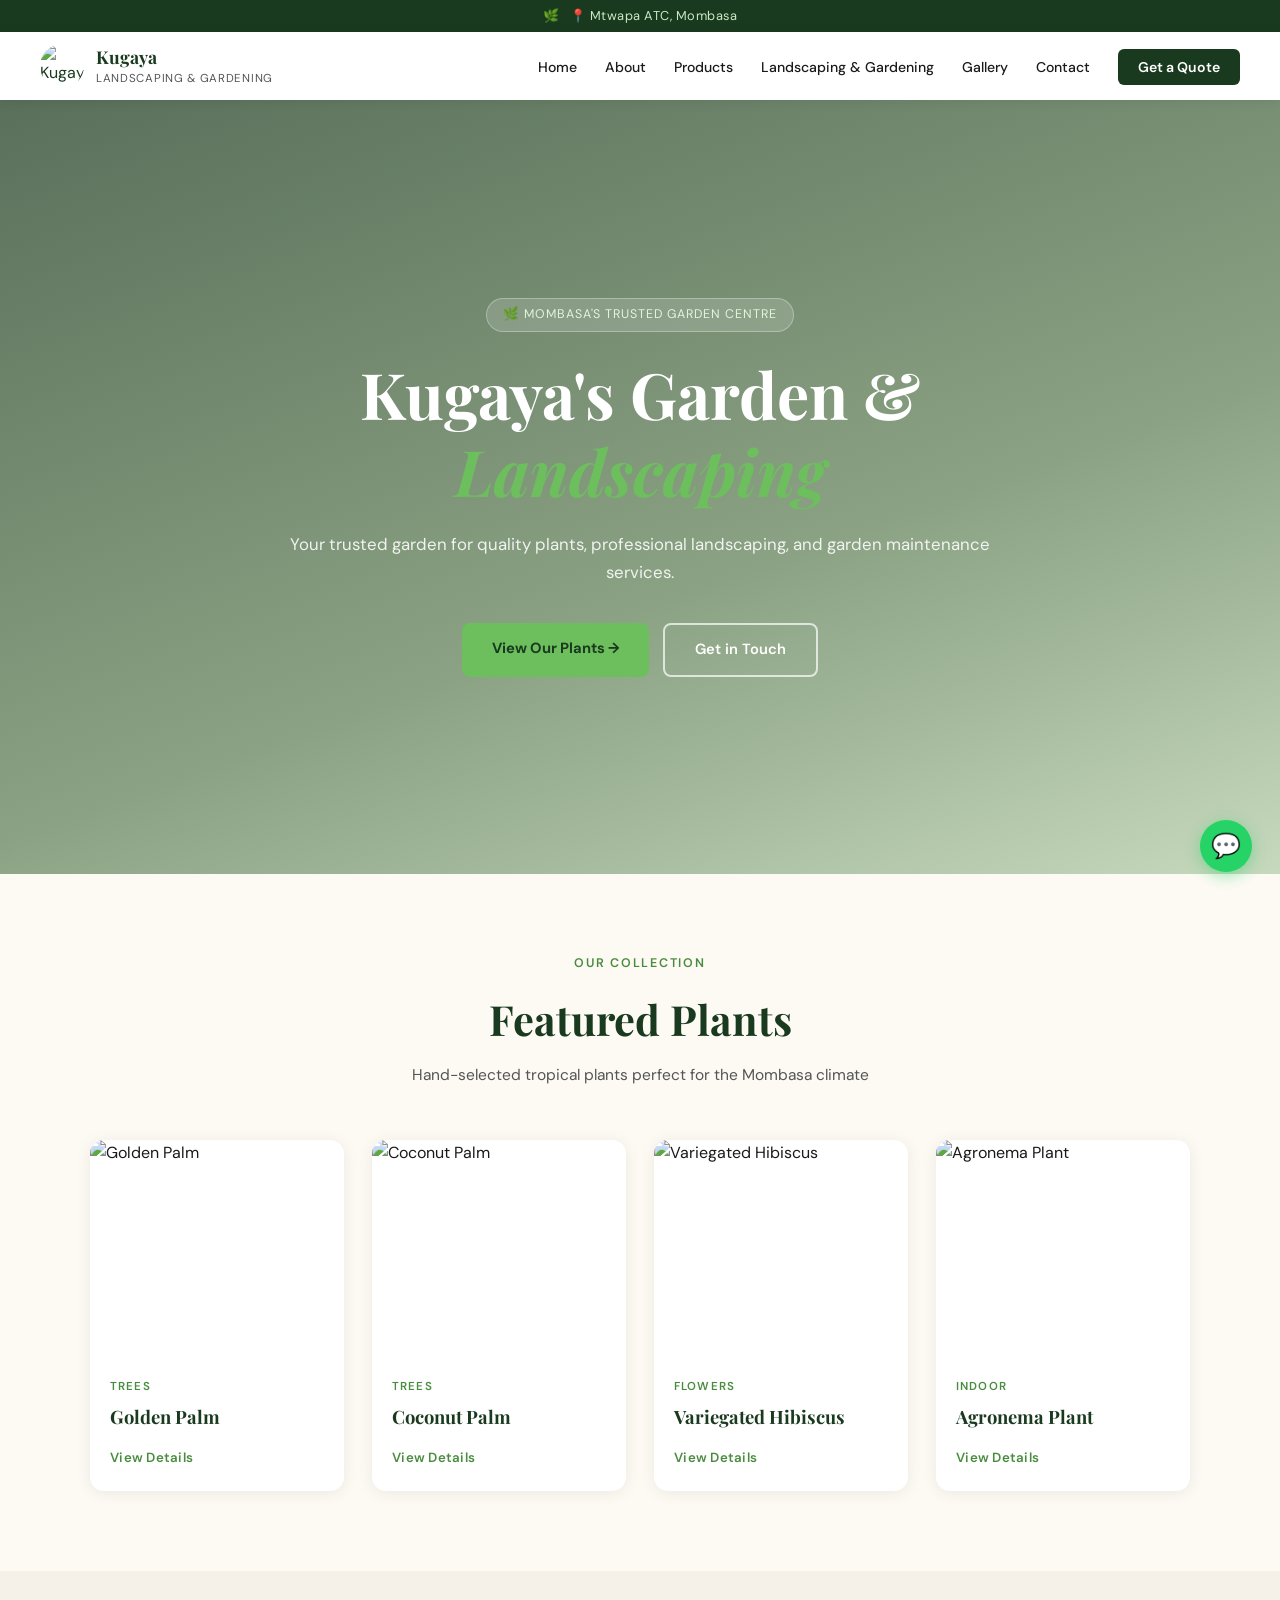
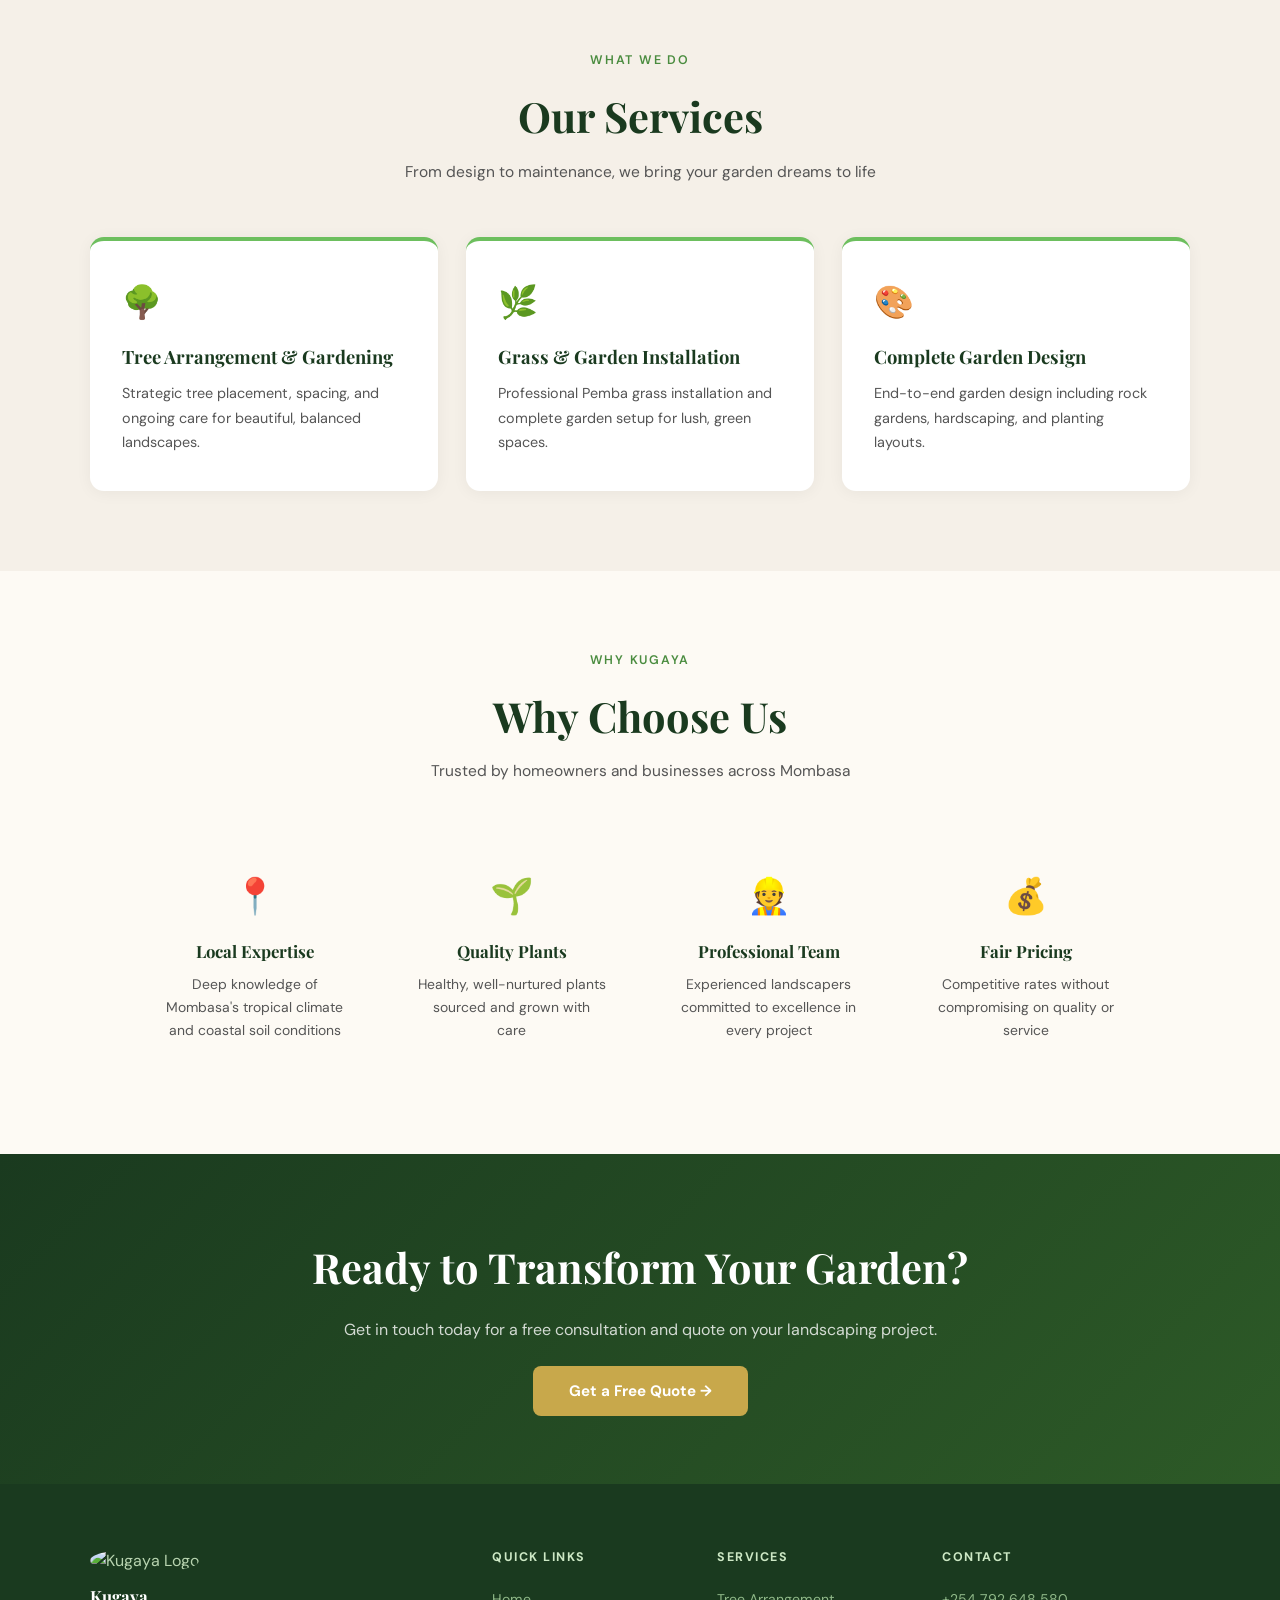
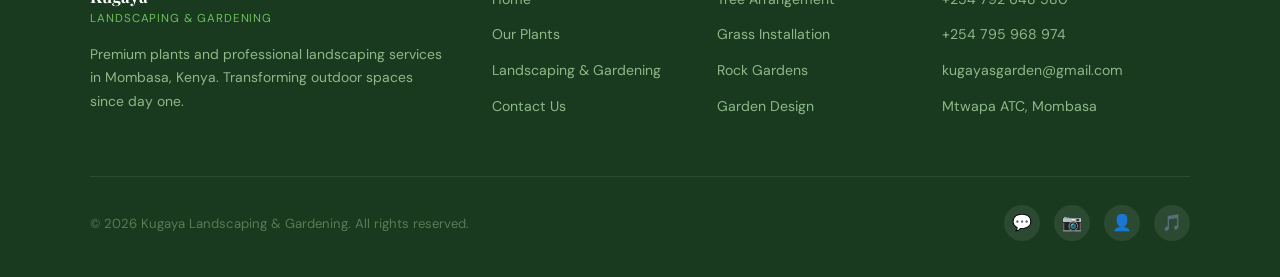
==== index.html @ 86335a99 "Add files via upload" ====
<!DOCTYPE html>
<html lang="en">
<head>
  <meta charset="UTF-8" />
  <meta name="viewport" content="width=device-width, initial-scale=1.0"/>
  <title>Kugaya Landscaping & Gardening — Mombasa, Kenya</title>
  <link href="https://fonts.googleapis.com/css2?family=Playfair+Display:ital,wght@0,400;0,600;1,400&family=DM+Sans:wght@300;400;500;600&display=swap" rel="stylesheet"/>
  <style>
    *, *::before, *::after { box-sizing: border-box; margin: 0; padding: 0; }

    :root {
      --green-dark:   #1a3a1f;
      --green-mid:    #2d5a27;
      --green-light:  #4a8c3f;
      --green-accent: #6dbf5e;
      --cream:        #f5f0e8;
      --warm-white:   #fdfaf4;
      --text-dark:    #1a1a1a;
      --text-muted:   #555;
      --gold:         #c8a84b;
    }

    html { scroll-behavior: smooth; }

    body {
      font-family: 'DM Sans', sans-serif;
      background: var(--warm-white);
      color: var(--text-dark);
      line-height: 1.6;
    }

    /* ─── TOP BAR ─── */
    .topbar {
      background: var(--green-dark);
      color: #cde8c5;
      font-size: 0.8rem;
      text-align: center;
      padding: 6px 20px;
      letter-spacing: 0.04em;
    }

    /* ─── NAV ─── */
    nav {
      position: sticky;
      top: 0;
      z-index: 100;
      background: #fff;
      box-shadow: 0 1px 12px rgba(0,0,0,0.08);
      display: flex;
      align-items: center;
      justify-content: space-between;
      padding: 0 40px;
      height: 68px;
    }

    .nav-logo {
      display: flex;
      align-items: center;
      gap: 12px;
      text-decoration: none;
      color: var(--green-dark);
    }

    .nav-logo img {
      width: 44px;
      height: 44px;
      border-radius: 50%;
      object-fit: cover;
    }

    .nav-logo-text {
      line-height: 1.2;
    }

    .nav-logo-text strong {
      display: block;
      font-family: 'Playfair Display', serif;
      font-size: 1.1rem;
      color: var(--green-dark);
    }

    .nav-logo-text span {
      font-size: 0.72rem;
      color: var(--text-muted);
      letter-spacing: 0.06em;
      text-transform: uppercase;
    }

    .nav-links {
      display: flex;
      align-items: center;
      gap: 28px;
      list-style: none;
    }

    .nav-links a {
      text-decoration: none;
      color: var(--text-dark);
      font-size: 0.88rem;
      font-weight: 500;
      transition: color 0.2s;
    }

    .nav-links a:hover { color: var(--green-light); }

    .nav-cta {
      background: var(--green-dark);
      color: #fff !important;
      padding: 9px 20px;
      border-radius: 6px;
      font-weight: 600 !important;
      transition: background 0.2s !important;
    }

    .nav-cta:hover { background: var(--green-mid) !important; color: #fff !important; }

    /* hamburger (mobile) */
    .hamburger { display: none; flex-direction: column; gap: 5px; cursor: pointer; border: none; background: none; }
    .hamburger span { display: block; width: 24px; height: 2px; background: var(--green-dark); border-radius: 2px; }

    /* ─── HERO ─── */
    .hero {
      min-height: 86vh;
      background:
        linear-gradient(160deg, rgba(26,58,31,0.72) 0%, rgba(45,90,39,0.55) 60%, rgba(74,140,63,0.3) 100%),
        url('https://jellebouvy-svg.github.io/kugaya_garden_website/images/products/Coconut_palm.jpeg') center/cover no-repeat;
      display: flex;
      align-items: center;
      justify-content: center;
      text-align: center;
      padding: 60px 20px;
      position: relative;
    }

    .hero-inner { max-width: 720px; animation: fadeUp 0.9s ease both; }

    .hero-badge {
      display: inline-block;
      background: rgba(255,255,255,0.15);
      border: 1px solid rgba(255,255,255,0.3);
      color: #e0f5da;
      font-size: 0.78rem;
      letter-spacing: 0.08em;
      text-transform: uppercase;
      padding: 6px 16px;
      border-radius: 100px;
      margin-bottom: 24px;
      backdrop-filter: blur(4px);
    }

    .hero h1 {
      font-family: 'Playfair Display', serif;
      font-size: clamp(2.4rem, 6vw, 4rem);
      color: #fff;
      line-height: 1.2;
      margin-bottom: 20px;
    }

    .hero h1 em { color: var(--green-accent); font-style: italic; }

    .hero p {
      font-size: 1.05rem;
      color: rgba(255,255,255,0.88);
      margin-bottom: 36px;
      line-height: 1.7;
    }

    .hero-btns { display: flex; gap: 14px; justify-content: center; flex-wrap: wrap; }

    .btn-primary {
      background: var(--green-accent);
      color: var(--green-dark);
      padding: 14px 30px;
      border-radius: 8px;
      text-decoration: none;
      font-weight: 700;
      font-size: 0.92rem;
      transition: transform 0.2s, background 0.2s;
    }

    .btn-primary:hover { background: #7dd66d; transform: translateY(-2px); }

    .btn-outline {
      border: 2px solid rgba(255,255,255,0.7);
      color: #fff;
      padding: 13px 30px;
      border-radius: 8px;
      text-decoration: none;
      font-weight: 600;
      font-size: 0.92rem;
      transition: background 0.2s, transform 0.2s;
    }

    .btn-outline:hover { background: rgba(255,255,255,0.12); transform: translateY(-2px); }

    /* ─── SECTIONS ─── */
    section { padding: 80px 20px; }

    .section-label {
      text-align: center;
      font-size: 0.78rem;
      font-weight: 600;
      letter-spacing: 0.14em;
      text-transform: uppercase;
      color: var(--green-light);
      margin-bottom: 12px;
    }

    .section-title {
      font-family: 'Playfair Display', serif;
      font-size: clamp(1.8rem, 4vw, 2.6rem);
      color: var(--green-dark);
      text-align: center;
      margin-bottom: 10px;
    }

    .section-sub {
      text-align: center;
      color: var(--text-muted);
      font-size: 0.97rem;
      margin-bottom: 52px;
    }

    /* ─── PLANTS GRID ─── */
    .plants-grid {
      display: grid;
      grid-template-columns: repeat(auto-fill, minmax(230px, 1fr));
      gap: 28px;
      max-width: 1100px;
      margin: 0 auto;
    }

    .plant-card {
      background: #fff;
      border-radius: 14px;
      overflow: hidden;
      box-shadow: 0 2px 16px rgba(0,0,0,0.07);
      transition: transform 0.25s, box-shadow 0.25s;
    }

    .plant-card:hover { transform: translateY(-6px); box-shadow: 0 10px 32px rgba(0,0,0,0.12); }

    .plant-card img {
      width: 100%;
      height: 220px;
      object-fit: cover;
      display: block;
    }

    .plant-card-body { padding: 18px 20px 22px; }

    .plant-tag {
      font-size: 0.72rem;
      font-weight: 600;
      letter-spacing: 0.1em;
      text-transform: uppercase;
      color: var(--green-light);
      margin-bottom: 6px;
    }

    .plant-card-body h3 {
      font-family: 'Playfair Display', serif;
      font-size: 1.15rem;
      color: var(--green-dark);
      margin-bottom: 12px;
    }

    .plant-link {
      font-size: 0.83rem;
      font-weight: 600;
      color: var(--green-light);
      text-decoration: none;
      letter-spacing: 0.02em;
    }

    .plant-link:hover { text-decoration: underline; }

    /* ─── SERVICES ─── */
    .services-section { background: var(--cream); }

    .services-grid {
      display: grid;
      grid-template-columns: repeat(auto-fill, minmax(280px, 1fr));
      gap: 28px;
      max-width: 1100px;
      margin: 0 auto;
    }

    .service-card {
      background: #fff;
      border-radius: 14px;
      padding: 36px 32px;
      box-shadow: 0 2px 16px rgba(0,0,0,0.05);
      border-top: 4px solid var(--green-accent);
      transition: transform 0.2s;
    }

    .service-card:hover { transform: translateY(-4px); }

    .service-icon { font-size: 2rem; margin-bottom: 14px; }

    .service-card h3 {
      font-family: 'Playfair Display', serif;
      font-size: 1.15rem;
      color: var(--green-dark);
      margin-bottom: 10px;
    }

    .service-card p { color: var(--text-muted); font-size: 0.9rem; line-height: 1.7; }

    /* ─── WHY US ─── */
    .why-grid {
      display: grid;
      grid-template-columns: repeat(auto-fill, minmax(220px, 1fr));
      gap: 28px;
      max-width: 1000px;
      margin: 0 auto;
    }

    .why-card {
      text-align: center;
      padding: 32px 20px;
    }

    .why-icon { font-size: 2.2rem; margin-bottom: 14px; }

    .why-card h3 {
      font-family: 'Playfair Display', serif;
      font-size: 1.05rem;
      color: var(--green-dark);
      margin-bottom: 8px;
    }

    .why-card p { color: var(--text-muted); font-size: 0.87rem; line-height: 1.65; }

    /* ─── CTA BANNER ─── */
    .cta-banner {
      background: linear-gradient(135deg, var(--green-dark) 0%, var(--green-mid) 100%);
      text-align: center;
      padding: 80px 20px;
    }

    .cta-banner h2 {
      font-family: 'Playfair Display', serif;
      font-size: clamp(1.8rem, 4vw, 2.6rem);
      color: #fff;
      margin-bottom: 16px;
    }

    .cta-banner p { color: rgba(255,255,255,0.8); font-size: 1rem; margin-bottom: 36px; }

    .btn-gold {
      background: var(--gold);
      color: #fff;
      padding: 15px 36px;
      border-radius: 8px;
      text-decoration: none;
      font-weight: 700;
      font-size: 0.95rem;
      transition: background 0.2s, transform 0.2s;
    }

    .btn-gold:hover { background: #d4b060; transform: translateY(-2px); }

    /* ─── FOOTER ─── */
    footer {
      background: var(--green-dark);
      color: #b8d4b0;
      padding: 64px 40px 36px;
    }

    .footer-grid {
      display: grid;
      grid-template-columns: 2fr 1fr 1fr 1.4fr;
      gap: 48px;
      max-width: 1100px;
      margin: 0 auto 48px;
    }

    .footer-brand img {
      width: 48px;
      height: 48px;
      border-radius: 50%;
      object-fit: cover;
      margin-bottom: 10px;
    }

    .footer-brand strong {
      display: block;
      font-family: 'Playfair Display', serif;
      font-size: 1.05rem;
      color: #fff;
    }

    .footer-brand .sub {
      font-size: 0.72rem;
      letter-spacing: 0.08em;
      text-transform: uppercase;
      color: var(--green-accent);
      margin-bottom: 14px;
    }

    .footer-brand p { font-size: 0.87rem; line-height: 1.7; color: #8fb888; }

    footer h4 {
      font-size: 0.78rem;
      font-weight: 700;
      letter-spacing: 0.12em;
      text-transform: uppercase;
      color: #cde8c5;
      margin-bottom: 18px;
    }

    .footer-links { list-style: none; }

    .footer-links li { margin-bottom: 10px; }

    .footer-links a {
      text-decoration: none;
      color: #8fb888;
      font-size: 0.88rem;
      transition: color 0.2s;
    }

    .footer-links a:hover { color: var(--green-accent); }

    .footer-contact li {
      list-style: none;
      margin-bottom: 10px;
    }

    .footer-contact a {
      color: #8fb888;
      text-decoration: none;
      font-size: 0.88rem;
      transition: color 0.2s;
    }

    .footer-contact a:hover { color: var(--green-accent); }

    .footer-bottom {
      border-top: 1px solid rgba(255,255,255,0.08);
      padding-top: 28px;
      display: flex;
      justify-content: space-between;
      align-items: center;
      max-width: 1100px;
      margin: 0 auto;
      flex-wrap: wrap;
      gap: 16px;
    }

    .footer-bottom p { font-size: 0.82rem; color: #5a7a54; }

    .social-links { display: flex; gap: 14px; }

    .social-links a {
      display: inline-flex;
      width: 36px;
      height: 36px;
      border-radius: 50%;
      background: rgba(255,255,255,0.08);
      align-items: center;
      justify-content: center;
      font-size: 1rem;
      text-decoration: none;
      transition: background 0.2s;
    }

    .social-links a:hover { background: rgba(255,255,255,0.16); }

    /* ─── FLOATING WA ─── */
    .wa-float {
      position: fixed;
      bottom: 28px;
      right: 28px;
      background: #25D366;
      color: #fff;
      width: 52px;
      height: 52px;
      border-radius: 50%;
      display: flex;
      align-items: center;
      justify-content: center;
      font-size: 1.5rem;
      text-decoration: none;
      box-shadow: 0 4px 16px rgba(37,211,102,0.45);
      z-index: 200;
      transition: transform 0.2s;
    }

    .wa-float:hover { transform: scale(1.1); }

    /* ─── ANIMATIONS ─── */
    @keyframes fadeUp {
      from { opacity: 0; transform: translateY(30px); }
      to   { opacity: 1; transform: translateY(0); }
    }

    /* ─── MOBILE ─── */
    @media (max-width: 768px) {
      nav { padding: 0 20px; }
      .nav-links { display: none; flex-direction: column; position: absolute; top: 68px; left: 0; right: 0; background: #fff; padding: 20px 30px 24px; box-shadow: 0 8px 20px rgba(0,0,0,0.1); gap: 16px; }
      .nav-links.open { display: flex; }
      .hamburger { display: flex; }
      .footer-grid { grid-template-columns: 1fr 1fr; }
    }

    @media (max-width: 520px) {
      .footer-grid { grid-template-columns: 1fr; }
    }
  </style>
</head>
<body>

  <!-- Top bar -->
  <div class="topbar">🌿 &nbsp; 📍 Mtwapa ATC, Mombasa</div>

  <!-- Navigation -->
  <nav>
    <a href="#" class="nav-logo">
      <img src="https://jellebouvy-svg.github.io/kugaya_garden_website/kugaya_logo.jpg" alt="Kugaya Garden Logo"/>
      <div class="nav-logo-text">
        <strong>Kugaya</strong>
        <span>Landscaping & Gardening</span>
      </div>
    </a>

    <ul class="nav-links" id="navLinks">
      <li><a href="#">Home</a></li>
      <li><a href="#">About</a></li>
      <li><a href="#">Products</a></li>
      <li><a href="#">Landscaping & Gardening</a></li>
      <li><a href="#">Gallery</a></li>
      <li><a href="#">Contact</a></li>
      <li><a href="#cta" class="nav-cta">Get a Quote</a></li>
    </ul>

    <button class="hamburger" onclick="document.getElementById('navLinks').classList.toggle('open')" aria-label="Menu">
      <span></span><span></span><span></span>
    </button>
  </nav>

  <!-- Hero -->
  <section class="hero" id="main">
    <div class="hero-inner">
      <div class="hero-badge">🌿 Mombasa's Trusted Garden Centre</div>
      <h1>Kugaya's Garden &amp; <em>Landscaping</em></h1>
      <p>Your trusted garden for quality plants, professional landscaping, and garden maintenance services.</p>
      <div class="hero-btns">
        <a href="#" class="btn-primary">View Our Plants →</a>
        <a href="#cta" class="btn-outline">Get in Touch</a>
      </div>
    </div>
  </section>

  <!-- Featured Plants -->
  <section id="plants">
    <p class="section-label">Our Collection</p>
    <h2 class="section-title">Featured Plants</h2>
    <p class="section-sub">Hand-selected tropical plants perfect for the Mombasa climate</p>

    <div class="plants-grid">

      <div class="plant-card">
        <img src="https://jellebouvy-svg.github.io/kugaya_garden_website/images/products/Golden_palm.jpeg" alt="Golden Palm"/>
        <div class="plant-card-body">
          <div class="plant-tag">Trees</div>
          <h3>Golden Palm</h3>
          <a href="#" class="plant-link">View Details</a>
        </div>
      </div>

      <div class="plant-card">
        <img src="https://jellebouvy-svg.github.io/kugaya_garden_website/images/products/Coconut_palm.jpeg" alt="Coconut Palm"/>
        <div class="plant-card-body">
          <div class="plant-tag">Trees</div>
          <h3>Coconut Palm</h3>
          <a href="#" class="plant-link">View Details</a>
        </div>
      </div>

      <div class="plant-card">
        <img src="https://jellebouvy-svg.github.io/kugaya_garden_website/images/products/Hibiscus_virgeted.jpeg" alt="Variegated Hibiscus"/>
        <div class="plant-card-body">
          <div class="plant-tag">Flowers</div>
          <h3>Variegated Hibiscus</h3>
          <a href="#" class="plant-link">View Details</a>
        </div>
      </div>

      <div class="plant-card">
        <img src="https://jellebouvy-svg.github.io/kugaya_garden_website/images/products/Agronema_plant.jpeg" alt="Agronema Plant"/>
        <div class="plant-card-body">
          <div class="plant-tag">Indoor</div>
          <h3>Agronema Plant</h3>
          <a href="#" class="plant-link">View Details</a>
        </div>
      </div>

    </div>
  </section>

  <!-- Services -->
  <section class="services-section" id="services">
    <p class="section-label">What We Do</p>
    <h2 class="section-title">Our Services</h2>
    <p class="section-sub">From design to maintenance, we bring your garden dreams to life</p>

    <div class="services-grid">
      <div class="service-card">
        <div class="service-icon">🌳</div>
        <h3>Tree Arrangement & Gardening</h3>
        <p>Strategic tree placement, spacing, and ongoing care for beautiful, balanced landscapes.</p>
      </div>
      <div class="service-card">
        <div class="service-icon">🌿</div>
        <h3>Grass & Garden Installation</h3>
        <p>Professional Pemba grass installation and complete garden setup for lush, green spaces.</p>
      </div>
      <div class="service-card">
        <div class="service-icon">🎨</div>
        <h3>Complete Garden Design</h3>
        <p>End-to-end garden design including rock gardens, hardscaping, and planting layouts.</p>
      </div>
    </div>
  </section>

  <!-- Why Us -->
  <section id="why">
    <p class="section-label">Why Kugaya</p>
    <h2 class="section-title">Why Choose Us</h2>
    <p class="section-sub">Trusted by homeowners and businesses across Mombasa</p>

    <div class="why-grid">
      <div class="why-card">
        <div class="why-icon">📍</div>
        <h3>Local Expertise</h3>
        <p>Deep knowledge of Mombasa's tropical climate and coastal soil conditions</p>
      </div>
      <div class="why-card">
        <div class="why-icon">🌱</div>
        <h3>Quality Plants</h3>
        <p>Healthy, well-nurtured plants sourced and grown with care</p>
      </div>
      <div class="why-card">
        <div class="why-icon">👷</div>
        <h3>Professional Team</h3>
        <p>Experienced landscapers committed to excellence in every project</p>
      </div>
      <div class="why-card">
        <div class="why-icon">💰</div>
        <h3>Fair Pricing</h3>
        <p>Competitive rates without compromising on quality or service</p>
      </div>
    </div>
  </section>

  <!-- CTA Banner -->
  <div class="cta-banner" id="cta">
    <h2>Ready to Transform Your Garden?</h2>
    <p>Get in touch today for a free consultation and quote on your landscaping project.</p>
    <a href="mailto:kugayasgarden@gmail.com" class="btn-gold">Get a Free Quote →</a>
  </div>

  <!-- Footer -->
  <footer>
    <div class="footer-grid">
      <div class="footer-brand">
        <img src="https://jellebouvy-svg.github.io/kugaya_garden_website/kugaya_logo.jpg" alt="Kugaya Logo"/>
        <strong>Kugaya</strong>
        <div class="sub">Landscaping & Gardening</div>
        <p>Premium plants and professional landscaping services in Mombasa, Kenya. Transforming outdoor spaces since day one.</p>
      </div>

      <div>
        <h4>Quick Links</h4>
        <ul class="footer-links">
          <li><a href="#">Home</a></li>
          <li><a href="#">Our Plants</a></li>
          <li><a href="#">Landscaping & Gardening</a></li>
          <li><a href="#">Contact Us</a></li>
        </ul>
      </div>

      <div>
        <h4>Services</h4>
        <ul class="footer-links">
          <li><a href="#">Tree Arrangement</a></li>
          <li><a href="#">Grass Installation</a></li>
          <li><a href="#">Rock Gardens</a></li>
          <li><a href="#">Garden Design</a></li>
        </ul>
      </div>

      <div>
        <h4>Contact</h4>
        <ul class="footer-contact">
          <li><a href="tel:+254792648580">+254 792 648 580</a></li>
          <li><a href="tel:+254795968974">+254 795 968 974</a></li>
          <li><a href="mailto:kugayasgarden@gmail.com">kugayasgarden@gmail.com</a></li>
          <li><a href="https://maps.google.com/?q=Mtwapa+ATC+Mombasa" target="_blank">Mtwapa ATC, Mombasa</a></li>
        </ul>
      </div>
    </div>

    <div class="footer-bottom">
      <p>© 2026 Kugaya Landscaping & Gardening. All rights reserved.</p>
      <div class="social-links">
        <a href="https://wa.me/254792648580" target="_blank" title="WhatsApp">💬</a>
        <a href="https://www.instagram.com/kugayasgarden" target="_blank" title="Instagram">📷</a>
        <a href="https://www.facebook.com/profile.php?id=61584452922600" target="_blank" title="Facebook">👤</a>
        <a href="https://www.tiktok.com/@kugayasgarden" target="_blank" title="TikTok">🎵</a>
      </div>
    </div>
  </footer>

  <!-- Floating WhatsApp -->
  <a href="https://wa.me/254792648580" class="wa-float" target="_blank" title="Chat on WhatsApp">💬</a>

</body>
</html>
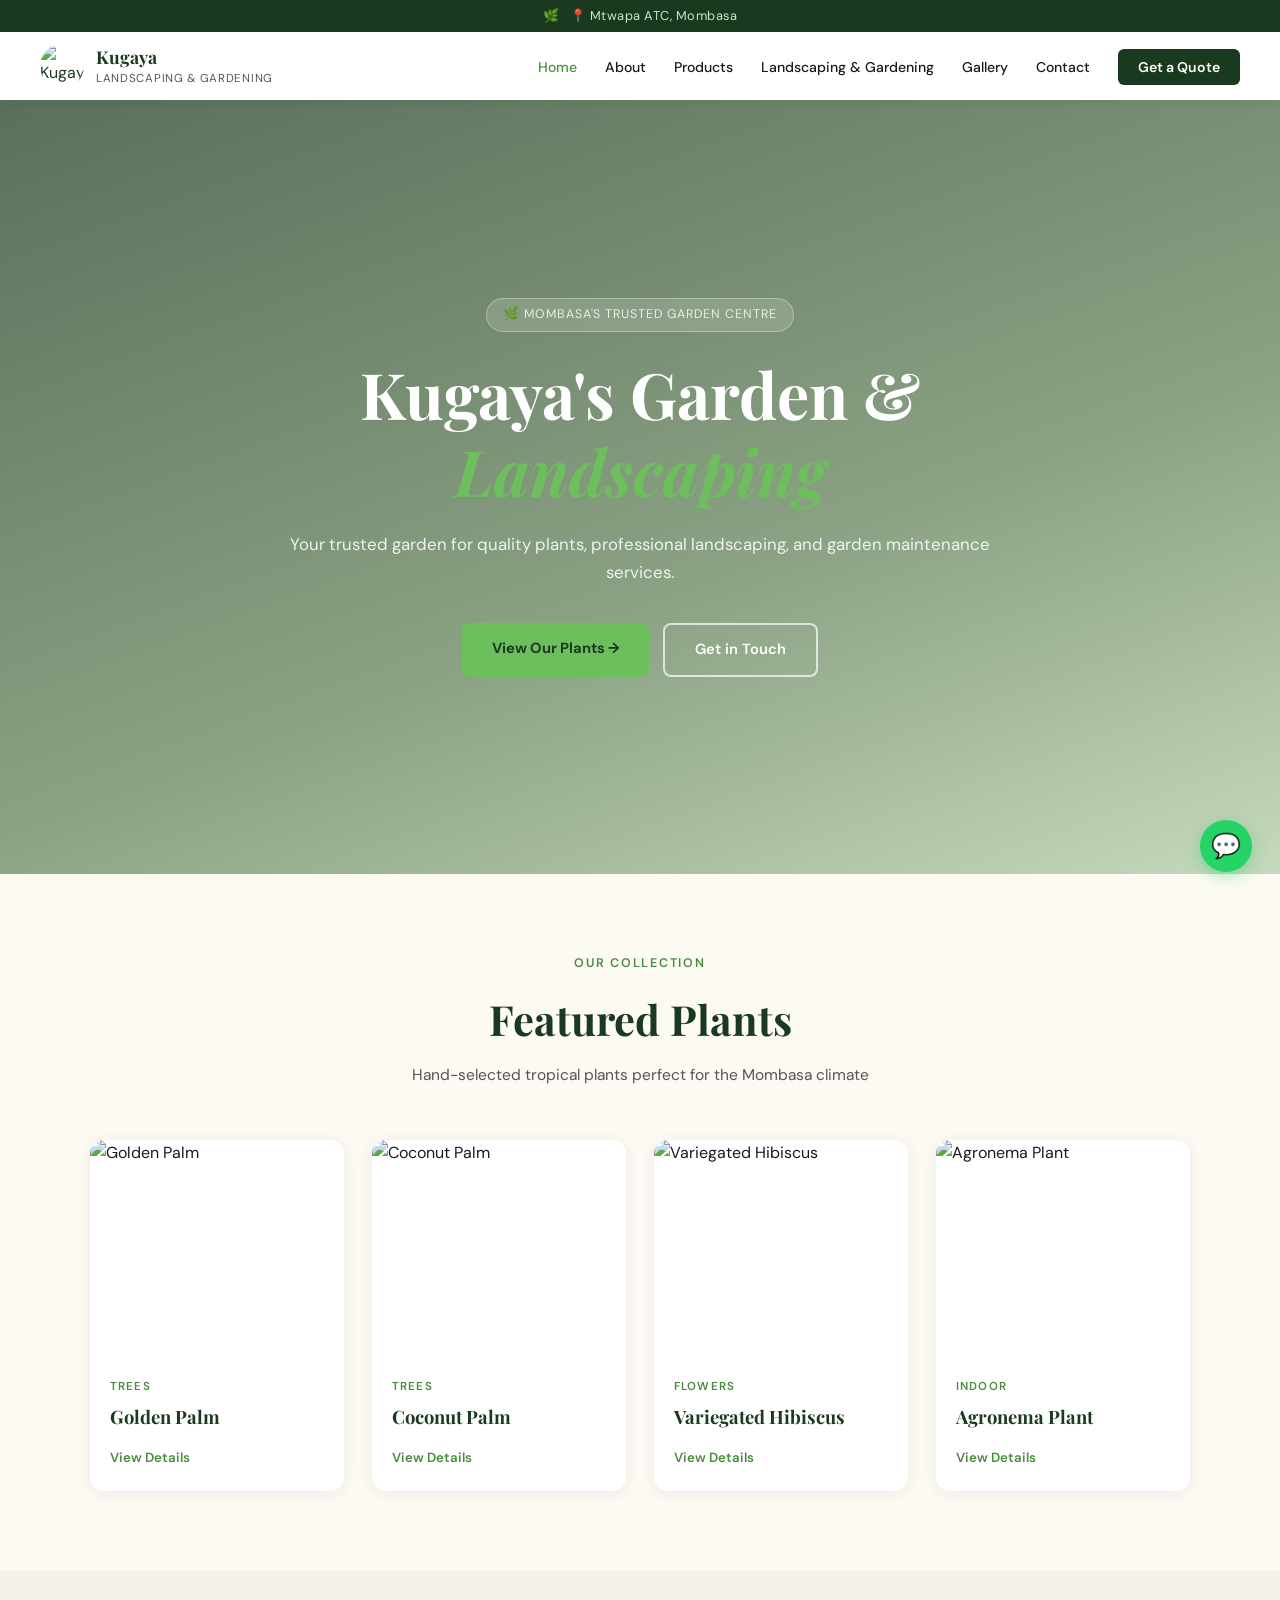
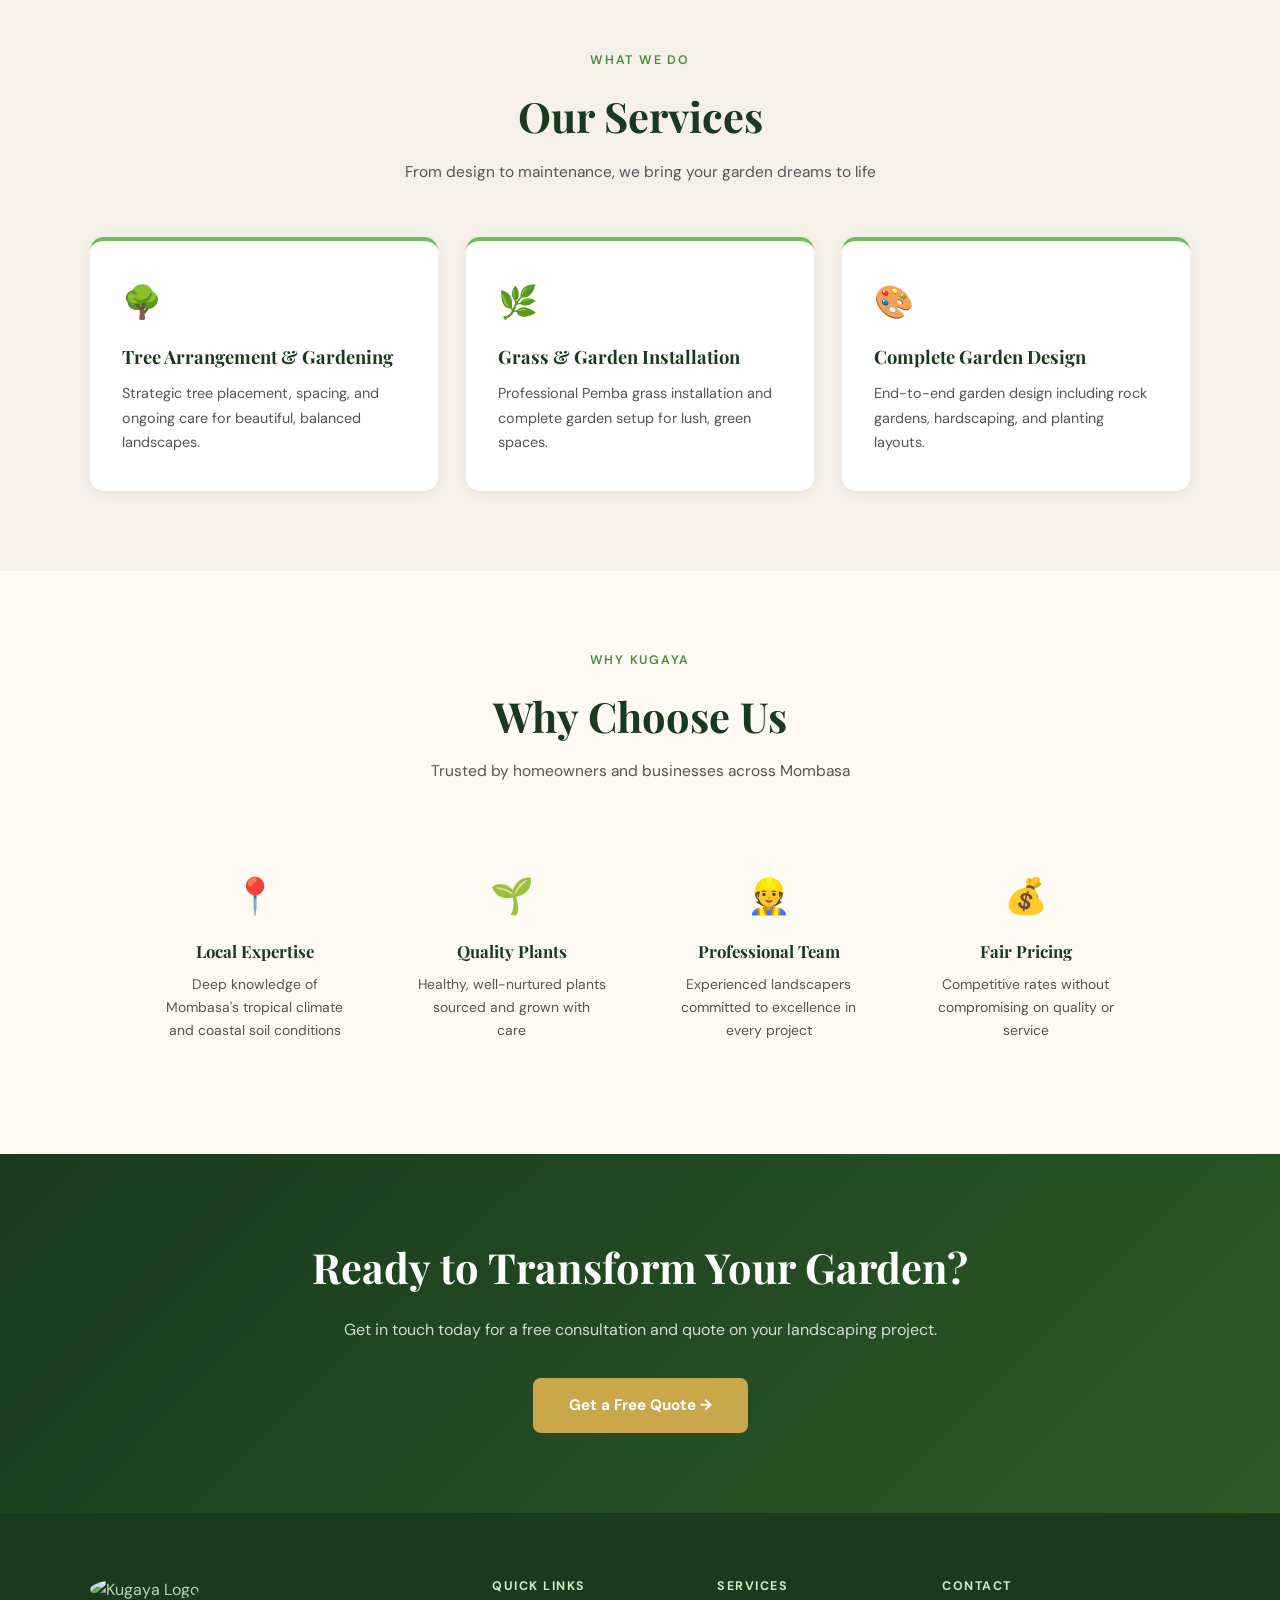
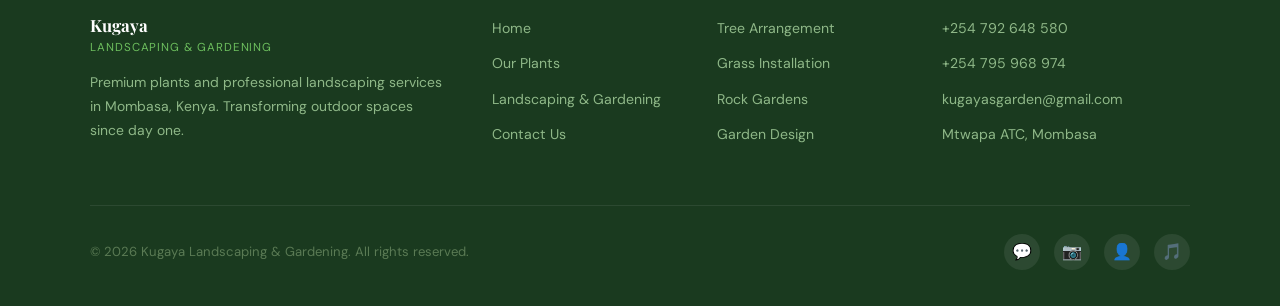
==== commit fe533bdc: "Add files via upload" ====
--- a/index.html
+++ b/index.html
@@ -5,120 +5,9 @@
   <meta name="viewport" content="width=device-width, initial-scale=1.0"/>
   <title>Kugaya Landscaping & Gardening — Mombasa, Kenya</title>
   <link href="https://fonts.googleapis.com/css2?family=Playfair+Display:ital,wght@0,400;0,600;1,400&family=DM+Sans:wght@300;400;500;600&display=swap" rel="stylesheet"/>
+  <link rel="stylesheet" href="style.css"/>
   <style>
-    *, *::before, *::after { box-sizing: border-box; margin: 0; padding: 0; }
-
-    :root {
-      --green-dark:   #1a3a1f;
-      --green-mid:    #2d5a27;
-      --green-light:  #4a8c3f;
-      --green-accent: #6dbf5e;
-      --cream:        #f5f0e8;
-      --warm-white:   #fdfaf4;
-      --text-dark:    #1a1a1a;
-      --text-muted:   #555;
-      --gold:         #c8a84b;
-    }
-
-    html { scroll-behavior: smooth; }
-
-    body {
-      font-family: 'DM Sans', sans-serif;
-      background: var(--warm-white);
-      color: var(--text-dark);
-      line-height: 1.6;
-    }
-
-    /* ─── TOP BAR ─── */
-    .topbar {
-      background: var(--green-dark);
-      color: #cde8c5;
-      font-size: 0.8rem;
-      text-align: center;
-      padding: 6px 20px;
-      letter-spacing: 0.04em;
-    }
-
-    /* ─── NAV ─── */
-    nav {
-      position: sticky;
-      top: 0;
-      z-index: 100;
-      background: #fff;
-      box-shadow: 0 1px 12px rgba(0,0,0,0.08);
-      display: flex;
-      align-items: center;
-      justify-content: space-between;
-      padding: 0 40px;
-      height: 68px;
-    }
-
-    .nav-logo {
-      display: flex;
-      align-items: center;
-      gap: 12px;
-      text-decoration: none;
-      color: var(--green-dark);
-    }
-
-    .nav-logo img {
-      width: 44px;
-      height: 44px;
-      border-radius: 50%;
-      object-fit: cover;
-    }
-
-    .nav-logo-text {
-      line-height: 1.2;
-    }
-
-    .nav-logo-text strong {
-      display: block;
-      font-family: 'Playfair Display', serif;
-      font-size: 1.1rem;
-      color: var(--green-dark);
-    }
-
-    .nav-logo-text span {
-      font-size: 0.72rem;
-      color: var(--text-muted);
-      letter-spacing: 0.06em;
-      text-transform: uppercase;
-    }
-
-    .nav-links {
-      display: flex;
-      align-items: center;
-      gap: 28px;
-      list-style: none;
-    }
-
-    .nav-links a {
-      text-decoration: none;
-      color: var(--text-dark);
-      font-size: 0.88rem;
-      font-weight: 500;
-      transition: color 0.2s;
-    }
-
-    .nav-links a:hover { color: var(--green-light); }
-
-    .nav-cta {
-      background: var(--green-dark);
-      color: #fff !important;
-      padding: 9px 20px;
-      border-radius: 6px;
-      font-weight: 600 !important;
-      transition: background 0.2s !important;
-    }
-
-    .nav-cta:hover { background: var(--green-mid) !important; color: #fff !important; }
-
-    /* hamburger (mobile) */
-    .hamburger { display: none; flex-direction: column; gap: 5px; cursor: pointer; border: none; background: none; }
-    .hamburger span { display: block; width: 24px; height: 2px; background: var(--green-dark); border-radius: 2px; }
-
-    /* ─── HERO ─── */
+    /* ── HERO (home only) ── */
     .hero {
       min-height: 86vh;
       background:
@@ -129,11 +18,8 @@
       justify-content: center;
       text-align: center;
       padding: 60px 20px;
-      position: relative;
-    }
-
+    }
     .hero-inner { max-width: 720px; animation: fadeUp 0.9s ease both; }
-
     .hero-badge {
       display: inline-block;
       background: rgba(255,255,255,0.15);
@@ -147,7 +33,6 @@
       margin-bottom: 24px;
       backdrop-filter: blur(4px);
     }
-
     .hero h1 {
       font-family: 'Playfair Display', serif;
       font-size: clamp(2.4rem, 6vw, 4rem);
@@ -155,32 +40,10 @@
       line-height: 1.2;
       margin-bottom: 20px;
     }
-
-    .hero h1 em { color: var(--green-accent); font-style: italic; }
-
-    .hero p {
-      font-size: 1.05rem;
-      color: rgba(255,255,255,0.88);
-      margin-bottom: 36px;
-      line-height: 1.7;
-    }
-
+    .hero h1 em { color: #6dbf5e; font-style: italic; }
+    .hero p { font-size: 1.05rem; color: rgba(255,255,255,0.88); margin-bottom: 36px; line-height: 1.7; }
     .hero-btns { display: flex; gap: 14px; justify-content: center; flex-wrap: wrap; }
-
-    .btn-primary {
-      background: var(--green-accent);
-      color: var(--green-dark);
-      padding: 14px 30px;
-      border-radius: 8px;
-      text-decoration: none;
-      font-weight: 700;
-      font-size: 0.92rem;
-      transition: transform 0.2s, background 0.2s;
-    }
-
-    .btn-primary:hover { background: #7dd66d; transform: translateY(-2px); }
-
-    .btn-outline {
+    .btn-outline-hero {
       border: 2px solid rgba(255,255,255,0.7);
       color: #fff;
       padding: 13px 30px;
@@ -190,38 +53,9 @@
       font-size: 0.92rem;
       transition: background 0.2s, transform 0.2s;
     }
-
-    .btn-outline:hover { background: rgba(255,255,255,0.12); transform: translateY(-2px); }
-
-    /* ─── SECTIONS ─── */
-    section { padding: 80px 20px; }
-
-    .section-label {
-      text-align: center;
-      font-size: 0.78rem;
-      font-weight: 600;
-      letter-spacing: 0.14em;
-      text-transform: uppercase;
-      color: var(--green-light);
-      margin-bottom: 12px;
-    }
-
-    .section-title {
-      font-family: 'Playfair Display', serif;
-      font-size: clamp(1.8rem, 4vw, 2.6rem);
-      color: var(--green-dark);
-      text-align: center;
-      margin-bottom: 10px;
-    }
-
-    .section-sub {
-      text-align: center;
-      color: var(--text-muted);
-      font-size: 0.97rem;
-      margin-bottom: 52px;
-    }
-
-    /* ─── PLANTS GRID ─── */
+    .btn-outline-hero:hover { background: rgba(255,255,255,0.12); transform: translateY(-2px); }
+
+    /* Plants grid */
     .plants-grid {
       display: grid;
       grid-template-columns: repeat(auto-fill, minmax(230px, 1fr));
@@ -229,7 +63,6 @@
       max-width: 1100px;
       margin: 0 auto;
     }
-
     .plant-card {
       background: #fff;
       border-radius: 14px;
@@ -237,47 +70,15 @@
       box-shadow: 0 2px 16px rgba(0,0,0,0.07);
       transition: transform 0.25s, box-shadow 0.25s;
     }
-
     .plant-card:hover { transform: translateY(-6px); box-shadow: 0 10px 32px rgba(0,0,0,0.12); }
-
-    .plant-card img {
-      width: 100%;
-      height: 220px;
-      object-fit: cover;
-      display: block;
-    }
-
+    .plant-card img { width: 100%; height: 220px; object-fit: cover; display: block; }
     .plant-card-body { padding: 18px 20px 22px; }
-
-    .plant-tag {
-      font-size: 0.72rem;
-      font-weight: 600;
-      letter-spacing: 0.1em;
-      text-transform: uppercase;
-      color: var(--green-light);
-      margin-bottom: 6px;
-    }
-
-    .plant-card-body h3 {
-      font-family: 'Playfair Display', serif;
-      font-size: 1.15rem;
-      color: var(--green-dark);
-      margin-bottom: 12px;
-    }
-
-    .plant-link {
-      font-size: 0.83rem;
-      font-weight: 600;
-      color: var(--green-light);
-      text-decoration: none;
-      letter-spacing: 0.02em;
-    }
-
+    .plant-tag { font-size: 0.72rem; font-weight: 600; letter-spacing: 0.1em; text-transform: uppercase; color: #4a8c3f; margin-bottom: 6px; }
+    .plant-card-body h3 { font-family: 'Playfair Display', serif; font-size: 1.15rem; color: #1a3a1f; margin-bottom: 12px; }
+    .plant-link { font-size: 0.83rem; font-weight: 600; color: #4a8c3f; text-decoration: none; }
     .plant-link:hover { text-decoration: underline; }
 
-    /* ─── SERVICES ─── */
-    .services-section { background: var(--cream); }
-
+    /* Services */
     .services-grid {
       display: grid;
       grid-template-columns: repeat(auto-fill, minmax(280px, 1fr));
@@ -285,438 +86,192 @@
       max-width: 1100px;
       margin: 0 auto;
     }
-
     .service-card {
       background: #fff;
       border-radius: 14px;
       padding: 36px 32px;
       box-shadow: 0 2px 16px rgba(0,0,0,0.05);
-      border-top: 4px solid var(--green-accent);
+      border-top: 4px solid #6dbf5e;
       transition: transform 0.2s;
     }
-
     .service-card:hover { transform: translateY(-4px); }
-
     .service-icon { font-size: 2rem; margin-bottom: 14px; }
-
-    .service-card h3 {
-      font-family: 'Playfair Display', serif;
-      font-size: 1.15rem;
-      color: var(--green-dark);
-      margin-bottom: 10px;
-    }
-
-    .service-card p { color: var(--text-muted); font-size: 0.9rem; line-height: 1.7; }
-
-    /* ─── WHY US ─── */
-    .why-grid {
-      display: grid;
-      grid-template-columns: repeat(auto-fill, minmax(220px, 1fr));
-      gap: 28px;
-      max-width: 1000px;
-      margin: 0 auto;
-    }
-
-    .why-card {
-      text-align: center;
-      padding: 32px 20px;
-    }
-
-    .why-icon { font-size: 2.2rem; margin-bottom: 14px; }
-
-    .why-card h3 {
-      font-family: 'Playfair Display', serif;
-      font-size: 1.05rem;
-      color: var(--green-dark);
-      margin-bottom: 8px;
-    }
-
-    .why-card p { color: var(--text-muted); font-size: 0.87rem; line-height: 1.65; }
-
-    /* ─── CTA BANNER ─── */
-    .cta-banner {
-      background: linear-gradient(135deg, var(--green-dark) 0%, var(--green-mid) 100%);
-      text-align: center;
-      padding: 80px 20px;
-    }
-
-    .cta-banner h2 {
-      font-family: 'Playfair Display', serif;
-      font-size: clamp(1.8rem, 4vw, 2.6rem);
-      color: #fff;
-      margin-bottom: 16px;
-    }
-
-    .cta-banner p { color: rgba(255,255,255,0.8); font-size: 1rem; margin-bottom: 36px; }
-
-    .btn-gold {
-      background: var(--gold);
-      color: #fff;
-      padding: 15px 36px;
-      border-radius: 8px;
-      text-decoration: none;
-      font-weight: 700;
-      font-size: 0.95rem;
-      transition: background 0.2s, transform 0.2s;
-    }
-
-    .btn-gold:hover { background: #d4b060; transform: translateY(-2px); }
-
-    /* ─── FOOTER ─── */
-    footer {
-      background: var(--green-dark);
-      color: #b8d4b0;
-      padding: 64px 40px 36px;
-    }
-
-    .footer-grid {
-      display: grid;
-      grid-template-columns: 2fr 1fr 1fr 1.4fr;
-      gap: 48px;
-      max-width: 1100px;
-      margin: 0 auto 48px;
-    }
-
-    .footer-brand img {
-      width: 48px;
-      height: 48px;
-      border-radius: 50%;
-      object-fit: cover;
-      margin-bottom: 10px;
-    }
-
-    .footer-brand strong {
-      display: block;
-      font-family: 'Playfair Display', serif;
-      font-size: 1.05rem;
-      color: #fff;
-    }
-
-    .footer-brand .sub {
-      font-size: 0.72rem;
-      letter-spacing: 0.08em;
-      text-transform: uppercase;
-      color: var(--green-accent);
-      margin-bottom: 14px;
-    }
-
-    .footer-brand p { font-size: 0.87rem; line-height: 1.7; color: #8fb888; }
-
-    footer h4 {
-      font-size: 0.78rem;
-      font-weight: 700;
-      letter-spacing: 0.12em;
-      text-transform: uppercase;
-      color: #cde8c5;
-      margin-bottom: 18px;
-    }
-
-    .footer-links { list-style: none; }
-
-    .footer-links li { margin-bottom: 10px; }
-
-    .footer-links a {
-      text-decoration: none;
-      color: #8fb888;
-      font-size: 0.88rem;
-      transition: color 0.2s;
-    }
-
-    .footer-links a:hover { color: var(--green-accent); }
-
-    .footer-contact li {
-      list-style: none;
-      margin-bottom: 10px;
-    }
-
-    .footer-contact a {
-      color: #8fb888;
-      text-decoration: none;
-      font-size: 0.88rem;
-      transition: color 0.2s;
-    }
-
-    .footer-contact a:hover { color: var(--green-accent); }
-
-    .footer-bottom {
-      border-top: 1px solid rgba(255,255,255,0.08);
-      padding-top: 28px;
-      display: flex;
-      justify-content: space-between;
-      align-items: center;
-      max-width: 1100px;
-      margin: 0 auto;
-      flex-wrap: wrap;
-      gap: 16px;
-    }
-
-    .footer-bottom p { font-size: 0.82rem; color: #5a7a54; }
-
-    .social-links { display: flex; gap: 14px; }
-
-    .social-links a {
-      display: inline-flex;
-      width: 36px;
-      height: 36px;
-      border-radius: 50%;
-      background: rgba(255,255,255,0.08);
-      align-items: center;
-      justify-content: center;
-      font-size: 1rem;
-      text-decoration: none;
-      transition: background 0.2s;
-    }
-
-    .social-links a:hover { background: rgba(255,255,255,0.16); }
-
-    /* ─── FLOATING WA ─── */
-    .wa-float {
-      position: fixed;
-      bottom: 28px;
-      right: 28px;
-      background: #25D366;
-      color: #fff;
-      width: 52px;
-      height: 52px;
-      border-radius: 50%;
-      display: flex;
-      align-items: center;
-      justify-content: center;
-      font-size: 1.5rem;
-      text-decoration: none;
-      box-shadow: 0 4px 16px rgba(37,211,102,0.45);
-      z-index: 200;
-      transition: transform 0.2s;
-    }
-
-    .wa-float:hover { transform: scale(1.1); }
-
-    /* ─── ANIMATIONS ─── */
-    @keyframes fadeUp {
-      from { opacity: 0; transform: translateY(30px); }
-      to   { opacity: 1; transform: translateY(0); }
-    }
-
-    /* ─── MOBILE ─── */
-    @media (max-width: 768px) {
-      nav { padding: 0 20px; }
-      .nav-links { display: none; flex-direction: column; position: absolute; top: 68px; left: 0; right: 0; background: #fff; padding: 20px 30px 24px; box-shadow: 0 8px 20px rgba(0,0,0,0.1); gap: 16px; }
-      .nav-links.open { display: flex; }
-      .hamburger { display: flex; }
-      .footer-grid { grid-template-columns: 1fr 1fr; }
-    }
-
-    @media (max-width: 520px) {
-      .footer-grid { grid-template-columns: 1fr; }
-    }
+    .service-card h3 { font-family: 'Playfair Display', serif; font-size: 1.15rem; color: #1a3a1f; margin-bottom: 10px; }
+    .service-card p { color: #555; font-size: 0.9rem; line-height: 1.7; }
   </style>
 </head>
 <body>
 
-  <!-- Top bar -->
-  <div class="topbar">🌿 &nbsp; 📍 Mtwapa ATC, Mombasa</div>
-
-  <!-- Navigation -->
-  <nav>
-    <a href="#" class="nav-logo">
-      <img src="https://jellebouvy-svg.github.io/kugaya_garden_website/kugaya_logo.jpg" alt="Kugaya Garden Logo"/>
-      <div class="nav-logo-text">
-        <strong>Kugaya</strong>
-        <span>Landscaping & Gardening</span>
-      </div>
-    </a>
-
-    <ul class="nav-links" id="navLinks">
-      <li><a href="#">Home</a></li>
-      <li><a href="#">About</a></li>
-      <li><a href="#">Products</a></li>
-      <li><a href="#">Landscaping & Gardening</a></li>
-      <li><a href="#">Gallery</a></li>
-      <li><a href="#">Contact</a></li>
-      <li><a href="#cta" class="nav-cta">Get a Quote</a></li>
-    </ul>
-
-    <button class="hamburger" onclick="document.getElementById('navLinks').classList.toggle('open')" aria-label="Menu">
-      <span></span><span></span><span></span>
-    </button>
-  </nav>
-
-  <!-- Hero -->
-  <section class="hero" id="main">
-    <div class="hero-inner">
-      <div class="hero-badge">🌿 Mombasa's Trusted Garden Centre</div>
-      <h1>Kugaya's Garden &amp; <em>Landscaping</em></h1>
-      <p>Your trusted garden for quality plants, professional landscaping, and garden maintenance services.</p>
-      <div class="hero-btns">
-        <a href="#" class="btn-primary">View Our Plants →</a>
-        <a href="#cta" class="btn-outline">Get in Touch</a>
-      </div>
-    </div>
-  </section>
-
-  <!-- Featured Plants -->
-  <section id="plants">
-    <p class="section-label">Our Collection</p>
-    <h2 class="section-title">Featured Plants</h2>
-    <p class="section-sub">Hand-selected tropical plants perfect for the Mombasa climate</p>
-
-    <div class="plants-grid">
-
-      <div class="plant-card">
-        <img src="https://jellebouvy-svg.github.io/kugaya_garden_website/images/products/Golden_palm.jpeg" alt="Golden Palm"/>
-        <div class="plant-card-body">
-          <div class="plant-tag">Trees</div>
-          <h3>Golden Palm</h3>
-          <a href="#" class="plant-link">View Details</a>
-        </div>
-      </div>
-
-      <div class="plant-card">
-        <img src="https://jellebouvy-svg.github.io/kugaya_garden_website/images/products/Coconut_palm.jpeg" alt="Coconut Palm"/>
-        <div class="plant-card-body">
-          <div class="plant-tag">Trees</div>
-          <h3>Coconut Palm</h3>
-          <a href="#" class="plant-link">View Details</a>
-        </div>
-      </div>
-
-      <div class="plant-card">
-        <img src="https://jellebouvy-svg.github.io/kugaya_garden_website/images/products/Hibiscus_virgeted.jpeg" alt="Variegated Hibiscus"/>
-        <div class="plant-card-body">
-          <div class="plant-tag">Flowers</div>
-          <h3>Variegated Hibiscus</h3>
-          <a href="#" class="plant-link">View Details</a>
-        </div>
-      </div>
-
-      <div class="plant-card">
-        <img src="https://jellebouvy-svg.github.io/kugaya_garden_website/images/products/Agronema_plant.jpeg" alt="Agronema Plant"/>
-        <div class="plant-card-body">
-          <div class="plant-tag">Indoor</div>
-          <h3>Agronema Plant</h3>
-          <a href="#" class="plant-link">View Details</a>
-        </div>
-      </div>
-
-    </div>
-  </section>
-
-  <!-- Services -->
-  <section class="services-section" id="services">
-    <p class="section-label">What We Do</p>
-    <h2 class="section-title">Our Services</h2>
-    <p class="section-sub">From design to maintenance, we bring your garden dreams to life</p>
-
-    <div class="services-grid">
-      <div class="service-card">
-        <div class="service-icon">🌳</div>
-        <h3>Tree Arrangement & Gardening</h3>
-        <p>Strategic tree placement, spacing, and ongoing care for beautiful, balanced landscapes.</p>
-      </div>
-      <div class="service-card">
-        <div class="service-icon">🌿</div>
-        <h3>Grass & Garden Installation</h3>
-        <p>Professional Pemba grass installation and complete garden setup for lush, green spaces.</p>
-      </div>
-      <div class="service-card">
-        <div class="service-icon">🎨</div>
-        <h3>Complete Garden Design</h3>
-        <p>End-to-end garden design including rock gardens, hardscaping, and planting layouts.</p>
-      </div>
-    </div>
-  </section>
-
-  <!-- Why Us -->
-  <section id="why">
-    <p class="section-label">Why Kugaya</p>
-    <h2 class="section-title">Why Choose Us</h2>
-    <p class="section-sub">Trusted by homeowners and businesses across Mombasa</p>
-
-    <div class="why-grid">
-      <div class="why-card">
-        <div class="why-icon">📍</div>
-        <h3>Local Expertise</h3>
-        <p>Deep knowledge of Mombasa's tropical climate and coastal soil conditions</p>
-      </div>
-      <div class="why-card">
-        <div class="why-icon">🌱</div>
-        <h3>Quality Plants</h3>
-        <p>Healthy, well-nurtured plants sourced and grown with care</p>
-      </div>
-      <div class="why-card">
-        <div class="why-icon">👷</div>
-        <h3>Professional Team</h3>
-        <p>Experienced landscapers committed to excellence in every project</p>
-      </div>
-      <div class="why-card">
-        <div class="why-icon">💰</div>
-        <h3>Fair Pricing</h3>
-        <p>Competitive rates without compromising on quality or service</p>
-      </div>
-    </div>
-  </section>
-
-  <!-- CTA Banner -->
-  <div class="cta-banner" id="cta">
-    <h2>Ready to Transform Your Garden?</h2>
-    <p>Get in touch today for a free consultation and quote on your landscaping project.</p>
-    <a href="mailto:kugayasgarden@gmail.com" class="btn-gold">Get a Free Quote →</a>
-  </div>
-
-  <!-- Footer -->
-  <footer>
-    <div class="footer-grid">
-      <div class="footer-brand">
-        <img src="https://jellebouvy-svg.github.io/kugaya_garden_website/kugaya_logo.jpg" alt="Kugaya Logo"/>
-        <strong>Kugaya</strong>
-        <div class="sub">Landscaping & Gardening</div>
-        <p>Premium plants and professional landscaping services in Mombasa, Kenya. Transforming outdoor spaces since day one.</p>
-      </div>
-
-      <div>
-        <h4>Quick Links</h4>
-        <ul class="footer-links">
-          <li><a href="#">Home</a></li>
-          <li><a href="#">Our Plants</a></li>
-          <li><a href="#">Landscaping & Gardening</a></li>
-          <li><a href="#">Contact Us</a></li>
-        </ul>
-      </div>
-
-      <div>
-        <h4>Services</h4>
-        <ul class="footer-links">
-          <li><a href="#">Tree Arrangement</a></li>
-          <li><a href="#">Grass Installation</a></li>
-          <li><a href="#">Rock Gardens</a></li>
-          <li><a href="#">Garden Design</a></li>
-        </ul>
-      </div>
-
-      <div>
-        <h4>Contact</h4>
-        <ul class="footer-contact">
-          <li><a href="tel:+254792648580">+254 792 648 580</a></li>
-          <li><a href="tel:+254795968974">+254 795 968 974</a></li>
-          <li><a href="mailto:kugayasgarden@gmail.com">kugayasgarden@gmail.com</a></li>
-          <li><a href="https://maps.google.com/?q=Mtwapa+ATC+Mombasa" target="_blank">Mtwapa ATC, Mombasa</a></li>
-        </ul>
-      </div>
-    </div>
-
-    <div class="footer-bottom">
-      <p>© 2026 Kugaya Landscaping & Gardening. All rights reserved.</p>
-      <div class="social-links">
-        <a href="https://wa.me/254792648580" target="_blank" title="WhatsApp">💬</a>
-        <a href="https://www.instagram.com/kugayasgarden" target="_blank" title="Instagram">📷</a>
-        <a href="https://www.facebook.com/profile.php?id=61584452922600" target="_blank" title="Facebook">👤</a>
-        <a href="https://www.tiktok.com/@kugayasgarden" target="_blank" title="TikTok">🎵</a>
-      </div>
-    </div>
-  </footer>
-
-  <!-- Floating WhatsApp -->
-  <a href="https://wa.me/254792648580" class="wa-float" target="_blank" title="Chat on WhatsApp">💬</a>
-
+<div class="topbar">🌿 &nbsp; 📍 Mtwapa ATC, Mombasa</div>
+
+<nav>
+  <a href="index.html" class="nav-logo">
+    <img src="https://jellebouvy-svg.github.io/kugaya_garden_website/kugaya_logo.jpg" alt="Kugaya Garden Logo"/>
+    <div class="nav-logo-text">
+      <strong>Kugaya</strong>
+      <span>Landscaping & Gardening</span>
+    </div>
+  </a>
+  <ul class="nav-links" id="navLinks">
+    <li><a href="index.html" class="active">Home</a></li>
+    <li><a href="about.html">About</a></li>
+    <li><a href="products.html">Products</a></li>
+    <li><a href="landscaping.html">Landscaping & Gardening</a></li>
+    <li><a href="gallery.html">Gallery</a></li>
+    <li><a href="contact.html">Contact</a></li>
+    <li><a href="contact.html" class="nav-cta">Get a Quote</a></li>
+  </ul>
+  <button class="hamburger" onclick="document.getElementById('navLinks').classList.toggle('open')" aria-label="Menu">
+    <span></span><span></span><span></span>
+  </button>
+</nav>
+
+<!-- Hero -->
+<section class="hero" id="main">
+  <div class="hero-inner">
+    <div class="hero-badge">🌿 Mombasa's Trusted Garden Centre</div>
+    <h1>Kugaya's Garden &amp; <em>Landscaping</em></h1>
+    <p>Your trusted garden for quality plants, professional landscaping, and garden maintenance services.</p>
+    <div class="hero-btns">
+      <a href="products.html" class="btn-primary">View Our Plants →</a>
+      <a href="contact.html" class="btn-outline-hero">Get in Touch</a>
+    </div>
+  </div>
+</section>
+
+<!-- Featured Plants -->
+<section>
+  <p class="section-label">Our Collection</p>
+  <h2 class="section-title">Featured Plants</h2>
+  <p class="section-sub">Hand-selected tropical plants perfect for the Mombasa climate</p>
+  <div class="plants-grid">
+    <div class="plant-card">
+      <img src="https://jellebouvy-svg.github.io/kugaya_garden_website/images/products/Golden_palm.jpeg" alt="Golden Palm"/>
+      <div class="plant-card-body">
+        <div class="plant-tag">Trees</div>
+        <h3>Golden Palm</h3>
+        <a href="products.html" class="plant-link">View Details</a>
+      </div>
+    </div>
+    <div class="plant-card">
+      <img src="https://jellebouvy-svg.github.io/kugaya_garden_website/images/products/Coconut_palm.jpeg" alt="Coconut Palm"/>
+      <div class="plant-card-body">
+        <div class="plant-tag">Trees</div>
+        <h3>Coconut Palm</h3>
+        <a href="products.html" class="plant-link">View Details</a>
+      </div>
+    </div>
+    <div class="plant-card">
+      <img src="https://jellebouvy-svg.github.io/kugaya_garden_website/images/products/Hibiscus_virgeted.jpeg" alt="Variegated Hibiscus"/>
+      <div class="plant-card-body">
+        <div class="plant-tag">Flowers</div>
+        <h3>Variegated Hibiscus</h3>
+        <a href="products.html" class="plant-link">View Details</a>
+      </div>
+    </div>
+    <div class="plant-card">
+      <img src="https://jellebouvy-svg.github.io/kugaya_garden_website/images/products/Agronema_plant.jpeg" alt="Agronema Plant"/>
+      <div class="plant-card-body">
+        <div class="plant-tag">Indoor</div>
+        <h3>Agronema Plant</h3>
+        <a href="products.html" class="plant-link">View Details</a>
+      </div>
+    </div>
+  </div>
+</section>
+
+<!-- Services -->
+<section style="background:var(--cream);">
+  <p class="section-label">What We Do</p>
+  <h2 class="section-title">Our Services</h2>
+  <p class="section-sub">From design to maintenance, we bring your garden dreams to life</p>
+  <div class="services-grid">
+    <div class="service-card">
+      <div class="service-icon">🌳</div>
+      <h3>Tree Arrangement & Gardening</h3>
+      <p>Strategic tree placement, spacing, and ongoing care for beautiful, balanced landscapes.</p>
+    </div>
+    <div class="service-card">
+      <div class="service-icon">🌿</div>
+      <h3>Grass & Garden Installation</h3>
+      <p>Professional Pemba grass installation and complete garden setup for lush, green spaces.</p>
+    </div>
+    <div class="service-card">
+      <div class="service-icon">🎨</div>
+      <h3>Complete Garden Design</h3>
+      <p>End-to-end garden design including rock gardens, hardscaping, and planting layouts.</p>
+    </div>
+  </div>
+</section>
+
+<!-- Why Us -->
+<section>
+  <p class="section-label">Why Kugaya</p>
+  <h2 class="section-title">Why Choose Us</h2>
+  <p class="section-sub">Trusted by homeowners and businesses across Mombasa</p>
+  <div class="why-grid">
+    <div class="why-card"><div class="why-icon">📍</div><h3>Local Expertise</h3><p>Deep knowledge of Mombasa's tropical climate and coastal soil conditions</p></div>
+    <div class="why-card"><div class="why-icon">🌱</div><h3>Quality Plants</h3><p>Healthy, well-nurtured plants sourced and grown with care</p></div>
+    <div class="why-card"><div class="why-icon">👷</div><h3>Professional Team</h3><p>Experienced landscapers committed to excellence in every project</p></div>
+    <div class="why-card"><div class="why-icon">💰</div><h3>Fair Pricing</h3><p>Competitive rates without compromising on quality or service</p></div>
+  </div>
+</section>
+
+<!-- CTA -->
+<div class="cta-banner">
+  <h2>Ready to Transform Your Garden?</h2>
+  <p>Get in touch today for a free consultation and quote on your landscaping project.</p>
+  <a href="contact.html" class="btn-gold">Get a Free Quote →</a>
+</div>
+
+<!-- Footer -->
+<footer>
+  <div class="footer-grid">
+    <div class="footer-brand">
+      <img src="https://jellebouvy-svg.github.io/kugaya_garden_website/kugaya_logo.jpg" alt="Kugaya Logo"/>
+      <strong>Kugaya</strong>
+      <div class="sub">Landscaping & Gardening</div>
+      <p>Premium plants and professional landscaping services in Mombasa, Kenya. Transforming outdoor spaces since day one.</p>
+    </div>
+    <div>
+      <h4>Quick Links</h4>
+      <ul class="footer-links">
+        <li><a href="index.html">Home</a></li>
+        <li><a href="products.html">Our Plants</a></li>
+        <li><a href="landscaping.html">Landscaping & Gardening</a></li>
+        <li><a href="contact.html">Contact Us</a></li>
+      </ul>
+    </div>
+    <div>
+      <h4>Services</h4>
+      <ul class="footer-links">
+        <li><a href="landscaping.html">Tree Arrangement</a></li>
+        <li><a href="landscaping.html">Grass Installation</a></li>
+        <li><a href="landscaping.html">Rock Gardens</a></li>
+        <li><a href="landscaping.html">Garden Design</a></li>
+      </ul>
+    </div>
+    <div>
+      <h4>Contact</h4>
+      <ul class="footer-contact">
+        <li><a href="tel:+254792648580">+254 792 648 580</a></li>
+        <li><a href="tel:+254795968974">+254 795 968 974</a></li>
+        <li><a href="mailto:kugayasgarden@gmail.com">kugayasgarden@gmail.com</a></li>
+        <li><a href="https://maps.google.com/?q=Mtwapa+ATC+Mombasa" target="_blank">Mtwapa ATC, Mombasa</a></li>
+      </ul>
+    </div>
+  </div>
+  <div class="footer-bottom">
+    <p>© 2026 Kugaya Landscaping & Gardening. All rights reserved.</p>
+    <div class="social-links">
+      <a href="https://wa.me/254792648580" target="_blank">💬</a>
+      <a href="https://www.instagram.com/kugayasgarden" target="_blank">📷</a>
+      <a href="https://www.facebook.com/profile.php?id=61584452922600" target="_blank">👤</a>
+      <a href="https://www.tiktok.com/@kugayasgarden" target="_blank">🎵</a>
+    </div>
+  </div>
+</footer>
+
+<a href="https://wa.me/254792648580" class="wa-float" target="_blank">💬</a>
 </body>
 </html>
--- a/style.css
+++ b/style.css
@@ -0,0 +1,363 @@
+/* ── RESET & ROOT ── */
+*, *::before, *::after { box-sizing: border-box; margin: 0; padding: 0; }
+
+:root {
+  --green-dark:   #1a3a1f;
+  --green-mid:    #2d5a27;
+  --green-light:  #4a8c3f;
+  --green-accent: #6dbf5e;
+  --cream:        #f5f0e8;
+  --warm-white:   #fdfaf4;
+  --text-dark:    #1a1a1a;
+  --text-muted:   #555;
+  --gold:         #c8a84b;
+}
+
+html { scroll-behavior: smooth; }
+
+body {
+  font-family: 'DM Sans', sans-serif;
+  background: var(--warm-white);
+  color: var(--text-dark);
+  line-height: 1.6;
+}
+
+/* ── TOP BAR ── */
+.topbar {
+  background: var(--green-dark);
+  color: #cde8c5;
+  font-size: 0.8rem;
+  text-align: center;
+  padding: 6px 20px;
+  letter-spacing: 0.04em;
+}
+
+/* ── NAV ── */
+nav {
+  position: sticky;
+  top: 0;
+  z-index: 100;
+  background: #fff;
+  box-shadow: 0 1px 12px rgba(0,0,0,0.08);
+  display: flex;
+  align-items: center;
+  justify-content: space-between;
+  padding: 0 40px;
+  height: 68px;
+}
+
+.nav-logo {
+  display: flex;
+  align-items: center;
+  gap: 12px;
+  text-decoration: none;
+  color: var(--green-dark);
+}
+
+.nav-logo img {
+  width: 44px;
+  height: 44px;
+  border-radius: 50%;
+  object-fit: cover;
+}
+
+.nav-logo-text { line-height: 1.2; }
+.nav-logo-text strong {
+  display: block;
+  font-family: 'Playfair Display', serif;
+  font-size: 1.1rem;
+  color: var(--green-dark);
+}
+.nav-logo-text span {
+  font-size: 0.72rem;
+  color: var(--text-muted);
+  letter-spacing: 0.06em;
+  text-transform: uppercase;
+}
+
+.nav-links {
+  display: flex;
+  align-items: center;
+  gap: 28px;
+  list-style: none;
+}
+
+.nav-links a {
+  text-decoration: none;
+  color: var(--text-dark);
+  font-size: 0.88rem;
+  font-weight: 500;
+  transition: color 0.2s;
+}
+.nav-links a:hover, .nav-links a.active { color: var(--green-light); }
+
+.nav-cta {
+  background: var(--green-dark) !important;
+  color: #fff !important;
+  padding: 9px 20px;
+  border-radius: 6px;
+  font-weight: 600 !important;
+  transition: background 0.2s !important;
+}
+.nav-cta:hover { background: var(--green-mid) !important; }
+
+.hamburger {
+  display: none;
+  flex-direction: column;
+  gap: 5px;
+  cursor: pointer;
+  border: none;
+  background: none;
+}
+.hamburger span { display: block; width: 24px; height: 2px; background: var(--green-dark); border-radius: 2px; }
+
+/* ── PAGE HERO ── */
+.page-hero {
+  background: linear-gradient(160deg, rgba(26,58,31,0.82) 0%, rgba(45,90,39,0.65) 100%),
+              url('https://jellebouvy-svg.github.io/kugaya_garden_website/images/products/Coconut_palm.jpeg') center/cover no-repeat;
+  padding: 80px 20px;
+  text-align: center;
+}
+.page-hero h1 {
+  font-family: 'Playfair Display', serif;
+  font-size: clamp(2rem, 5vw, 3.2rem);
+  color: #fff;
+  margin-bottom: 12px;
+}
+.page-hero p { color: rgba(255,255,255,0.82); font-size: 1rem; }
+
+/* ── SECTION HELPERS ── */
+section { padding: 80px 20px; }
+.section-label {
+  text-align: center;
+  font-size: 0.78rem;
+  font-weight: 600;
+  letter-spacing: 0.14em;
+  text-transform: uppercase;
+  color: var(--green-light);
+  margin-bottom: 12px;
+}
+.section-title {
+  font-family: 'Playfair Display', serif;
+  font-size: clamp(1.8rem, 4vw, 2.6rem);
+  color: var(--green-dark);
+  text-align: center;
+  margin-bottom: 10px;
+}
+.section-sub {
+  text-align: center;
+  color: var(--text-muted);
+  font-size: 0.97rem;
+  margin-bottom: 52px;
+}
+.container { max-width: 1100px; margin: 0 auto; }
+
+/* ── BUTTONS ── */
+.btn-primary {
+  background: var(--green-accent);
+  color: var(--green-dark);
+  padding: 14px 30px;
+  border-radius: 8px;
+  text-decoration: none;
+  font-weight: 700;
+  font-size: 0.92rem;
+  display: inline-block;
+  transition: transform 0.2s, background 0.2s;
+}
+.btn-primary:hover { background: #7dd66d; transform: translateY(-2px); }
+
+.btn-outline-dark {
+  border: 2px solid var(--green-dark);
+  color: var(--green-dark);
+  padding: 13px 30px;
+  border-radius: 8px;
+  text-decoration: none;
+  font-weight: 600;
+  font-size: 0.92rem;
+  display: inline-block;
+  transition: background 0.2s, transform 0.2s;
+}
+.btn-outline-dark:hover { background: var(--green-dark); color: #fff; transform: translateY(-2px); }
+
+.btn-gold {
+  background: var(--gold);
+  color: #fff;
+  padding: 15px 36px;
+  border-radius: 8px;
+  text-decoration: none;
+  font-weight: 700;
+  font-size: 0.95rem;
+  display: inline-block;
+  transition: background 0.2s, transform 0.2s;
+}
+.btn-gold:hover { background: #d4b060; transform: translateY(-2px); }
+
+.btn-wa {
+  background: #25D366;
+  color: #fff;
+  padding: 10px 22px;
+  border-radius: 7px;
+  text-decoration: none;
+  font-weight: 600;
+  font-size: 0.85rem;
+  display: inline-block;
+  transition: background 0.2s;
+}
+.btn-wa:hover { background: #20b558; }
+
+/* ── WHY / FEATURE GRID ── */
+.why-grid {
+  display: grid;
+  grid-template-columns: repeat(auto-fill, minmax(220px, 1fr));
+  gap: 28px;
+  max-width: 1000px;
+  margin: 0 auto;
+}
+.why-card { text-align: center; padding: 32px 20px; }
+.why-icon { font-size: 2.2rem; margin-bottom: 14px; }
+.why-card h3 {
+  font-family: 'Playfair Display', serif;
+  font-size: 1.05rem;
+  color: var(--green-dark);
+  margin-bottom: 8px;
+}
+.why-card p { color: var(--text-muted); font-size: 0.87rem; line-height: 1.65; }
+
+/* ── CTA BANNER ── */
+.cta-banner {
+  background: linear-gradient(135deg, var(--green-dark) 0%, var(--green-mid) 100%);
+  text-align: center;
+  padding: 80px 20px;
+}
+.cta-banner h2 {
+  font-family: 'Playfair Display', serif;
+  font-size: clamp(1.8rem, 4vw, 2.6rem);
+  color: #fff;
+  margin-bottom: 16px;
+}
+.cta-banner p { color: rgba(255,255,255,0.8); font-size: 1rem; margin-bottom: 36px; }
+
+/* ── FOOTER ── */
+footer {
+  background: var(--green-dark);
+  color: #b8d4b0;
+  padding: 64px 40px 36px;
+}
+.footer-grid {
+  display: grid;
+  grid-template-columns: 2fr 1fr 1fr 1.4fr;
+  gap: 48px;
+  max-width: 1100px;
+  margin: 0 auto 48px;
+}
+.footer-brand img {
+  width: 48px; height: 48px;
+  border-radius: 50%; object-fit: cover; margin-bottom: 10px;
+}
+.footer-brand strong {
+  display: block;
+  font-family: 'Playfair Display', serif;
+  font-size: 1.05rem;
+  color: #fff;
+}
+.footer-brand .sub {
+  font-size: 0.72rem;
+  letter-spacing: 0.08em;
+  text-transform: uppercase;
+  color: var(--green-accent);
+  margin-bottom: 14px;
+}
+.footer-brand p { font-size: 0.87rem; line-height: 1.7; color: #8fb888; }
+footer h4 {
+  font-size: 0.78rem;
+  font-weight: 700;
+  letter-spacing: 0.12em;
+  text-transform: uppercase;
+  color: #cde8c5;
+  margin-bottom: 18px;
+}
+.footer-links { list-style: none; }
+.footer-links li { margin-bottom: 10px; }
+.footer-links a, .footer-contact a {
+  text-decoration: none;
+  color: #8fb888;
+  font-size: 0.88rem;
+  transition: color 0.2s;
+}
+.footer-links a:hover, .footer-contact a:hover { color: var(--green-accent); }
+.footer-contact { list-style: none; }
+.footer-contact li { margin-bottom: 10px; }
+.footer-bottom {
+  border-top: 1px solid rgba(255,255,255,0.08);
+  padding-top: 28px;
+  display: flex;
+  justify-content: space-between;
+  align-items: center;
+  max-width: 1100px;
+  margin: 0 auto;
+  flex-wrap: wrap;
+  gap: 16px;
+}
+.footer-bottom p { font-size: 0.82rem; color: #5a7a54; }
+.social-links { display: flex; gap: 14px; }
+.social-links a {
+  display: inline-flex;
+  width: 36px; height: 36px;
+  border-radius: 50%;
+  background: rgba(255,255,255,0.08);
+  align-items: center;
+  justify-content: center;
+  font-size: 1rem;
+  text-decoration: none;
+  transition: background 0.2s;
+}
+.social-links a:hover { background: rgba(255,255,255,0.16); }
+
+/* ── FLOATING WA ── */
+.wa-float {
+  position: fixed;
+  bottom: 28px; right: 28px;
+  background: #25D366;
+  color: #fff;
+  width: 52px; height: 52px;
+  border-radius: 50%;
+  display: flex;
+  align-items: center;
+  justify-content: center;
+  font-size: 1.5rem;
+  text-decoration: none;
+  box-shadow: 0 4px 16px rgba(37,211,102,0.45);
+  z-index: 200;
+  transition: transform 0.2s;
+}
+.wa-float:hover { transform: scale(1.1); }
+
+/* ── ANIMATIONS ── */
+@keyframes fadeUp {
+  from { opacity: 0; transform: translateY(30px); }
+  to   { opacity: 1; transform: translateY(0); }
+}
+.fade-up { animation: fadeUp 0.8s ease both; }
+
+/* ── MOBILE ── */
+@media (max-width: 900px) {
+  .footer-grid { grid-template-columns: 1fr 1fr; }
+}
+@media (max-width: 768px) {
+  nav { padding: 0 20px; }
+  .nav-links {
+    display: none;
+    flex-direction: column;
+    position: absolute;
+    top: 68px; left: 0; right: 0;
+    background: #fff;
+    padding: 20px 30px 24px;
+    box-shadow: 0 8px 20px rgba(0,0,0,0.1);
+    gap: 16px;
+  }
+  .nav-links.open { display: flex; }
+  .hamburger { display: flex; }
+}
+@media (max-width: 520px) {
+  .footer-grid { grid-template-columns: 1fr; }
+}
